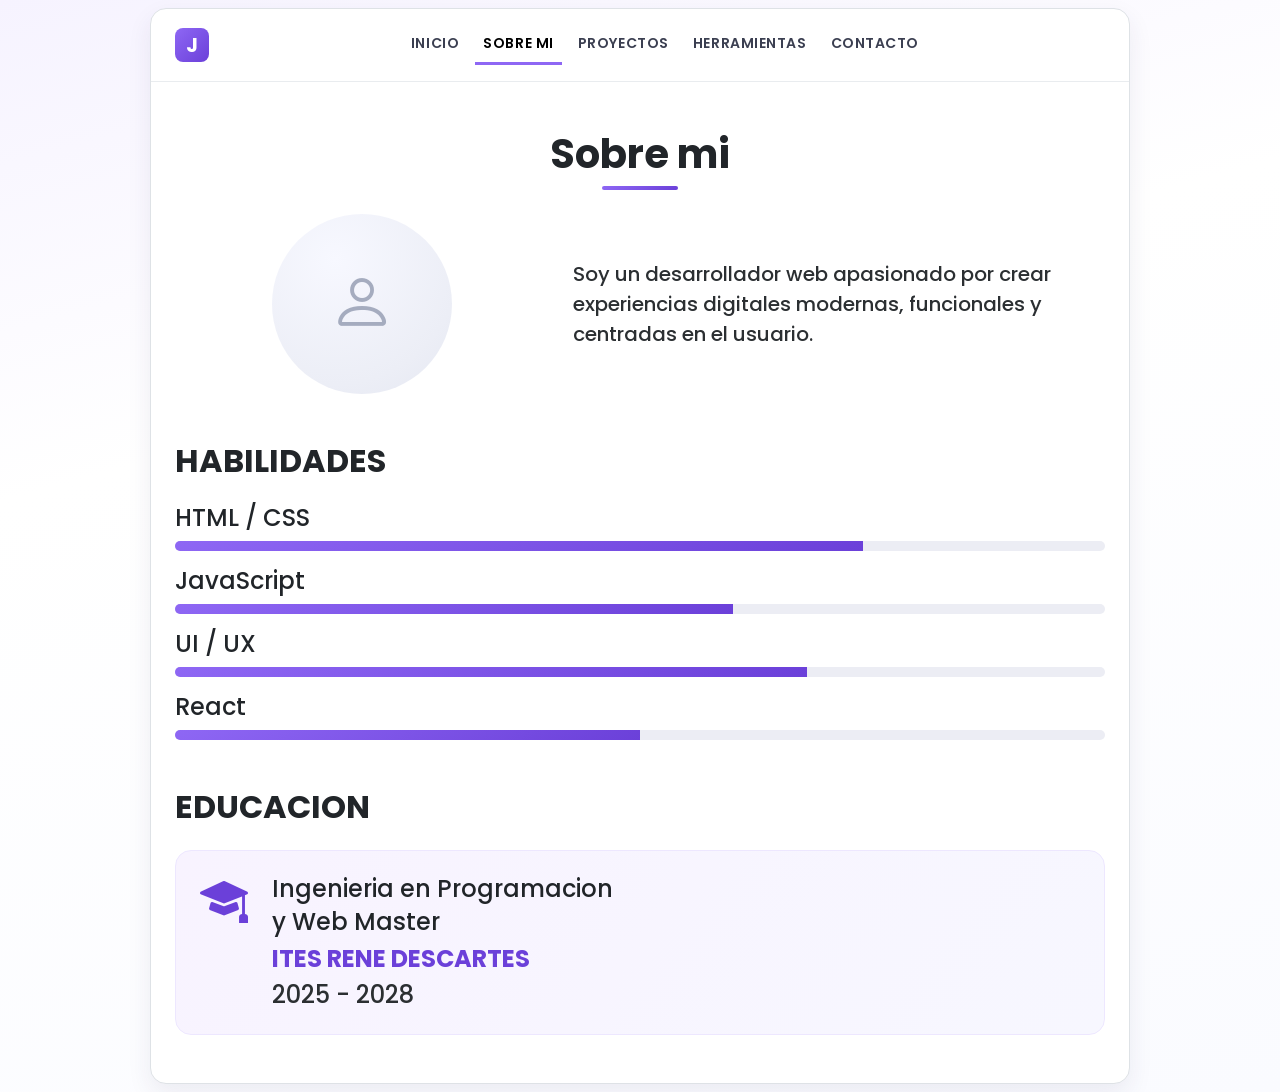
==== proyecto_final/sobre-mi.html @ 75dfe1cb "avance proyecto" ====
<!DOCTYPE html>
<html lang="es">
<head>
	<meta charset="UTF-8">
	<meta name="viewport" content="width=device-width, initial-scale=1.0">
	<title>Sobre mi</title>
	<link href="https://cdn.jsdelivr.net/npm/bootstrap@5.3.8/dist/css/bootstrap.min.css" rel="stylesheet" integrity="sha384-sRIl4kxILFvY47J16cr9ZwB07vP4J8+LH7qKQnuqkuIAvNWLzeN8tE5YBujZqJLB" crossorigin="anonymous">
	<link rel="stylesheet" href="https://cdn.jsdelivr.net/npm/bootstrap-icons@1.11.3/font/bootstrap-icons.min.css">
	<link rel="stylesheet" href="assets/css/styles.css">
	<link href="https://fonts.googleapis.com/css2?family=Poppins:wght@400;500;600;700;800&display=swap" rel="stylesheet">
</head>
<body>
	<div class="site-shell bg-white border rounded-4 overflow-hidden mx-auto my-2 shadow-soft">
		<header class="border-bottom border-light-subtle">
			<nav class="navbar navbar-expand-md px-3 px-md-4 py-3">
				<a class="navbar-brand p-0" href="index.html" aria-label="Inicio">
					<span class="brand-initial">J</span>
				</a>
				<button class="navbar-toggler border-0 p-0" type="button" data-bs-toggle="collapse" data-bs-target="#mainNav" aria-controls="mainNav" aria-expanded="false" aria-label="Mostrar menu">
					<span class="navbar-toggler-icon"></span>
				</button>
				<div class="collapse navbar-collapse justify-content-center" id="mainNav">
					<ul class="navbar-nav gap-md-2 text-uppercase fw-semibold small">
						<li class="nav-item"><a class="nav-link" href="index.html">Inicio</a></li>
						<li class="nav-item"><a class="nav-link active" aria-current="page" href="sobre-mi.html">Sobre mi</a></li>
						<li class="nav-item"><a class="nav-link" href="proyecto.html">Proyectos</a></li>
						<li class="nav-item"><a class="nav-link" href="herramientas.html">Herramientas</a></li>
						<li class="nav-item"><a class="nav-link" href="contecto.html">Contacto</a></li>
					</ul>
				</div>
			</nav>
		</header>

		<main class="px-3 px-md-4 py-4 py-md-5">
			<section class="mb-4 mb-md-5">
				<h1 class="text-center fw-bold mb-2">Sobre mi</h1>
				<div class="d-flex justify-content-center mb-4">
					<span class="title-underline"></span>
				</div>

				<div class="row align-items-center g-4">
					<div class="col-12 col-md-5 d-flex justify-content-center">
						<div class="about-avatar">
							<i class="bi bi-person"></i>
						</div>
					</div>
					<div class="col-12 col-md-7">
						<p class="lead fw-medium text-secondary-emphasis mb-0 about-text">
							Soy un desarrollador web apasionado por crear experiencias digitales modernas, funcionales y centradas en el usuario.
						</p>
					</div>
				</div>
			</section>

			<section class="mb-4 mb-md-5">
				<h2 class="h2 fw-bold mb-4">HABILIDADES</h2>

				<div class="mb-3">
					<p class="h4 mb-2">HTML / CSS</p>
					<div class="progress rounded-pill" role="progressbar" aria-label="HTML CSS" aria-valuenow="74" aria-valuemin="0" aria-valuemax="100">
						<div class="progress-bar progress-brand" style="width: 74%"></div>
					</div>
				</div>

				<div class="mb-3">
					<p class="h4 mb-2">JavaScript</p>
					<div class="progress rounded-pill" role="progressbar" aria-label="JavaScript" aria-valuenow="60" aria-valuemin="0" aria-valuemax="100">
						<div class="progress-bar progress-brand" style="width: 60%"></div>
					</div>
				</div>

				<div class="mb-3">
					<p class="h4 mb-2">UI / UX</p>
					<div class="progress rounded-pill" role="progressbar" aria-label="UI UX" aria-valuenow="68" aria-valuemin="0" aria-valuemax="100">
						<div class="progress-bar progress-brand" style="width: 68%"></div>
					</div>
				</div>

				<div>
					<p class="h4 mb-2">React</p>
					<div class="progress rounded-pill" role="progressbar" aria-label="React" aria-valuenow="50" aria-valuemin="0" aria-valuemax="100">
						<div class="progress-bar progress-brand" style="width: 50%"></div>
					</div>
				</div>
			</section>

			<section>
				<h2 class="h2 fw-bold mb-4">EDUCACION</h2>

				<article class="edu-card rounded-4 p-4 d-flex gap-3 gap-md-4 align-items-start">
					<i class="bi bi-mortarboard-fill edu-icon"></i>
					<div>
						<p class="h4 mb-1">Ingenieria en Programacion</p>
						<p class="h4 mb-2">y Web Master</p>
						<p class="h4 mb-2 text-primary fw-bold">ITES RENE DESCARTES</p>
						<p class="h4 text-secondary-emphasis mb-0">2025 - 2028</p>
					</div>
				</article>
			</section>
		</main>
	</div>

	<script src="https://cdn.jsdelivr.net/npm/bootstrap@5.3.8/dist/js/bootstrap.bundle.min.js" integrity="sha384-FKyoEForCGlyvwx9Hj09JcYn3nv7wiPVlz7YYwJrWVcXK/BmnVDxM+D2scQbITxI" crossorigin="anonymous"></script>
</body>
</html>
---- proyecto_final/assets/css/styles.css ----
:root {
    --bs-primary: #6b40d9;
    --bs-primary-rgb: 107, 64, 217;
    --primary-soft: #8e67f4;
}

body {
    font-family: "Poppins", sans-serif;
    background: linear-gradient(165deg, #f6f3ff 0%, #ffffff 35%, #fafbff 100%);
    min-height: 100vh;
}

.site-shell {
    width: min(100%, 980px);
}

.shadow-soft {
    box-shadow: 0 10px 24px rgba(45, 36, 90, 0.08);
}

.brand-initial {
    display: grid;
    place-items: center;
    width: 34px;
    height: 34px;
    border-radius: 8px;
    color: #fff;
    font-weight: 700;
    background: linear-gradient(135deg, var(--primary-soft), var(--bs-primary));
}

.navbar .nav-link {
    color: #3b3f51;
    letter-spacing: 0.04em;
}

.navbar .nav-link.active {
    border-bottom: 3px solid var(--primary-soft);
}

.hero {
    min-height: 320px;
    background:
        radial-gradient(circle at 95% 20%, rgba(117, 85, 235, 0.18) 0 2px, transparent 3px),
        radial-gradient(120% 90% at 76% 110%, rgba(117, 85, 235, 0.1) 10%, rgba(117, 85, 235, 0) 55%),
        linear-gradient(180deg, #f6f2ff 0%, #ffffff 75%);
    background-size: 12px 12px, auto, auto;
    background-position: calc(100% - 42px) 66px, center, center;
}

.btn-brand {
    color: #fff;
    border: 0;
    border-radius: 10px;
    background: linear-gradient(145deg, var(--primary-soft), var(--bs-primary));
    box-shadow: 0 8px 18px rgba(102, 69, 218, 0.3);
}

.btn-brand:hover,
.btn-brand:focus {
    color: #fff;
    background: linear-gradient(145deg, #7f58ee, #5e36cf);
}

.dot {
    width: 10px;
    height: 10px;
    border-radius: 50%;
    background: #d9dce8;
}

.dot.active {
    background: var(--bs-primary);
}

.line {
    width: 76px;
    height: 2px;
    background: #e6e8f0;
}

.title-underline {
    width: 76px;
    height: 4px;
    border-radius: 999px;
    background: linear-gradient(145deg, var(--primary-soft), var(--bs-primary));
}

.skill-icon {
    width: 56px;
    height: 56px;
    border-radius: 10px;
    display: grid;
    place-items: center;
    font-size: 1.35rem;
    font-weight: 700;
    color: var(--bs-primary);
    border: 1px solid #ebddff;
    background: #f7f2ff;
}

.progress {
    height: 10px;
    background: #ecedf4;
}

.progress-brand {
    background: linear-gradient(145deg, var(--primary-soft), var(--bs-primary));
}

.about-avatar {
    width: 180px;
    height: 180px;
    border-radius: 50%;
    display: grid;
    place-items: center;
    background: radial-gradient(circle at 35% 25%, #f7f8ff 0%, #eceef6 70%, #e5e8f2 100%);
    color: #a5acbf;
    font-size: 4rem;
}

.about-text {
    max-width: 540px;
}

.edu-card {
    background: linear-gradient(130deg, #f8f3ff 0%, #f7f7ff 100%);
    border: 1px solid #ede7ff;
}

.edu-icon {
    color: var(--bs-primary);
    font-size: clamp(2.2rem, 4vw, 3rem);
    line-height: 1;
}

@media (min-width: 768px) {
    .hero {
        min-height: 420px;
    }
}
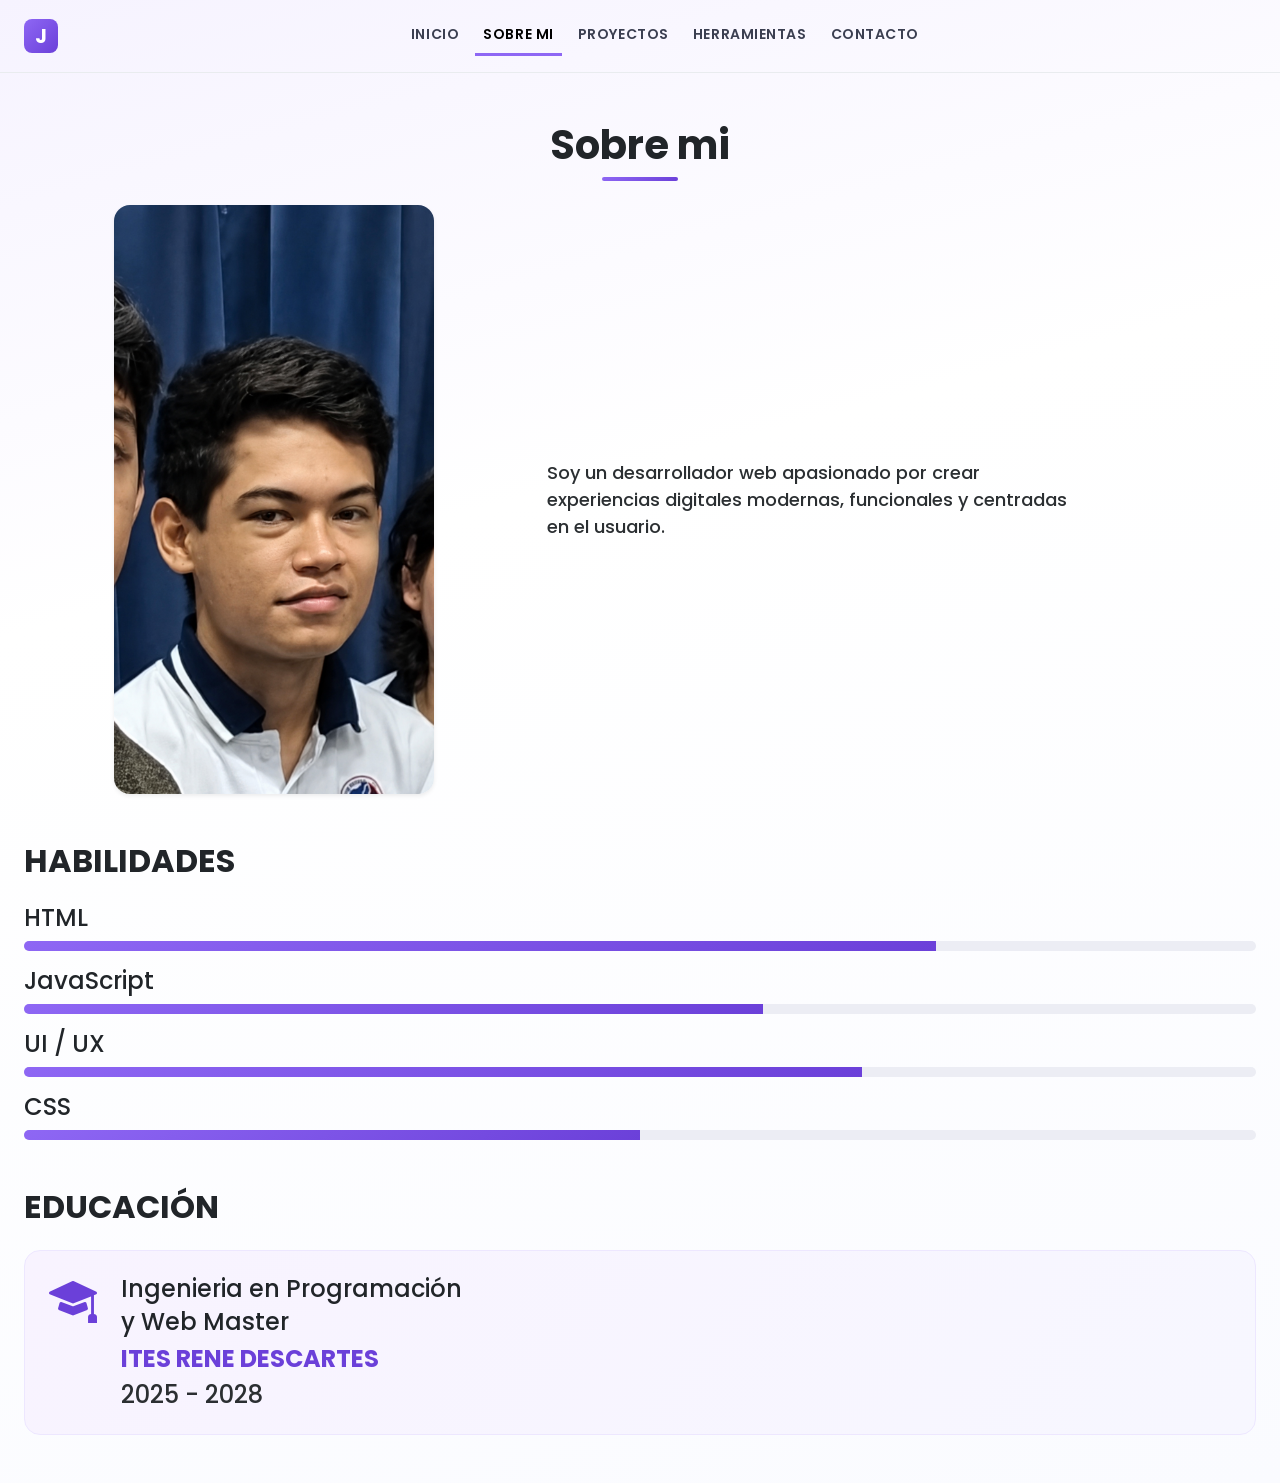
==== commit 8e9eb2f8: "actualizacion" ====
--- a/proyecto_final/sobre-mi.html
+++ b/proyecto_final/sobre-mi.html
@@ -4,13 +4,12 @@
 	<meta charset="UTF-8">
 	<meta name="viewport" content="width=device-width, initial-scale=1.0">
 	<title>Sobre mi</title>
-	<link href="https://cdn.jsdelivr.net/npm/bootstrap@5.3.8/dist/css/bootstrap.min.css" rel="stylesheet" integrity="sha384-sRIl4kxILFvY47J16cr9ZwB07vP4J8+LH7qKQnuqkuIAvNWLzeN8tE5YBujZqJLB" crossorigin="anonymous">
+	<link href="https://cdn.jsdelivr.net/npm/bootstrap@5.3.8/dist/css/bootstrap.min.css" rel="stylesheet">
 	<link rel="stylesheet" href="https://cdn.jsdelivr.net/npm/bootstrap-icons@1.11.3/font/bootstrap-icons.min.css">
 	<link rel="stylesheet" href="assets/css/styles.css">
 	<link href="https://fonts.googleapis.com/css2?family=Poppins:wght@400;500;600;700;800&display=swap" rel="stylesheet">
 </head>
 <body>
-	<div class="site-shell bg-white border rounded-4 overflow-hidden mx-auto my-2 shadow-soft">
 		<header class="border-bottom border-light-subtle">
 			<nav class="navbar navbar-expand-md px-3 px-md-4 py-3">
 				<a class="navbar-brand p-0" href="index.html" aria-label="Inicio">
@@ -40,9 +39,7 @@
 
 				<div class="row align-items-center g-4">
 					<div class="col-12 col-md-5 d-flex justify-content-center">
-						<div class="about-avatar">
-							<i class="bi bi-person"></i>
-						</div>
+						<img src="assets/img/foto_personal.PNG" alt="Foto de Jorge" class="img-fluid rounded-4 shadow-sm about-img" loading="lazy" decoding="async">
 					</div>
 					<div class="col-12 col-md-7">
 						<p class="lead fw-medium text-secondary-emphasis mb-0 about-text">
@@ -56,8 +53,8 @@
 				<h2 class="h2 fw-bold mb-4">HABILIDADES</h2>
 
 				<div class="mb-3">
-					<p class="h4 mb-2">HTML / CSS</p>
-					<div class="progress rounded-pill" role="progressbar" aria-label="HTML CSS" aria-valuenow="74" aria-valuemin="0" aria-valuemax="100">
+					<p class="h4 mb-2">HTML</p>
+					<div class="progress rounded-pill" role="progressbar" aria-label="HTML" aria-valuenow="74" aria-valuemin="0" aria-valuemax="100">
 						<div class="progress-bar progress-brand" style="width: 74%"></div>
 					</div>
 				</div>
@@ -77,20 +74,20 @@
 				</div>
 
 				<div>
-					<p class="h4 mb-2">React</p>
-					<div class="progress rounded-pill" role="progressbar" aria-label="React" aria-valuenow="50" aria-valuemin="0" aria-valuemax="100">
+					<p class="h4 mb-2">CSS</p>
+					<div class="progress rounded-pill" role="progressbar" aria-label="CSS" aria-valuenow="50" aria-valuemin="0" aria-valuemax="100">
 						<div class="progress-bar progress-brand" style="width: 50%"></div>
 					</div>
 				</div>
 			</section>
 
 			<section>
-				<h2 class="h2 fw-bold mb-4">EDUCACION</h2>
+				<h2 class="h2 fw-bold mb-4">EDUCACIÓN</h2>
 
 				<article class="edu-card rounded-4 p-4 d-flex gap-3 gap-md-4 align-items-start">
 					<i class="bi bi-mortarboard-fill edu-icon"></i>
 					<div>
-						<p class="h4 mb-1">Ingenieria en Programacion</p>
+						<p class="h4 mb-1">Ingenieria en Programación</p>
 						<p class="h4 mb-2">y Web Master</p>
 						<p class="h4 mb-2 text-primary fw-bold">ITES RENE DESCARTES</p>
 						<p class="h4 text-secondary-emphasis mb-0">2025 - 2028</p>
@@ -98,8 +95,6 @@
 				</article>
 			</section>
 		</main>
-	</div>
-
-	<script src="https://cdn.jsdelivr.net/npm/bootstrap@5.3.8/dist/js/bootstrap.bundle.min.js" integrity="sha384-FKyoEForCGlyvwx9Hj09JcYn3nv7wiPVlz7YYwJrWVcXK/BmnVDxM+D2scQbITxI" crossorigin="anonymous"></script>
+	<script src="https://cdn.jsdelivr.net/npm/bootstrap@5.3.8/dist/js/bootstrap.bundle.min.js"></script>
 </body>
 </html>
--- a/proyecto_final/assets/css/styles.css
+++ b/proyecto_final/assets/css/styles.css
@@ -8,6 +8,20 @@
     font-family: "Poppins", sans-serif;
     background: linear-gradient(165deg, #f6f3ff 0%, #ffffff 35%, #fafbff 100%);
     min-height: 100vh;
+}
+/* Personal image in About section */
+.about-img {
+    width: 100%;
+    height: auto;
+    max-width: 320px;
+    object-fit: cover;
+    display: block;
+}
+
+@media (min-width: 768px) {
+    .about-text {
+        font-size: 1.125rem;
+    }
 }
 
 .site-shell {
@@ -139,3 +153,113 @@
         min-height: 420px;
     }
 }
+
+/* Contact page styles */
+.contact-card {
+    border: 1px solid #efeafc;
+}
+
+.contact-input {
+    border-radius: 12px;
+    background: #fff;
+    border: 1px solid #ede7ff;
+}
+
+.contact-info {
+    background: linear-gradient(130deg, #f8f3ff 0%, #f7f7ff 100%);
+    border: 1px solid #ede7ff;
+}
+
+.follow-card {
+    margin-top: 1rem;
+    background: linear-gradient(130deg, #fbf8ff 0%, #f7f7ff 100%);
+    border: 1px solid #ede7ff;
+}
+
+.social-icon {
+    width: 44px;
+    height: 44px;
+    display: grid;
+    place-items: center;
+    border-radius: 10px;
+    background: #f7f2ff;
+    color: var(--bs-primary);
+    text-decoration: none;
+    border: 1px solid #ebddff;
+}
+
+@media (max-width: 767.98px) {
+    .contact-card, .contact-info, .follow-card {
+        padding-left: 18px;
+        padding-right: 18px;
+    }
+}
+
+/* Tools / skills grid */
+.tool-card {
+    background: linear-gradient(130deg, #fbf8ff 0%, #f7f7ff 100%);
+    border: 1px solid #ede7ff;
+    min-height: 110px;
+    display: flex;
+    flex-direction: column;
+    align-items: center;
+    justify-content: center;
+}
+
+.tool-img {
+    width: 48px;
+    height: 48px;
+    object-fit: contain;
+}
+
+.tool-label {
+    margin-top: 6px;
+    font-size: 0.9rem;
+    color: #33333d;
+}
+
+@media (min-width: 768px) {
+    .tool-card {
+        min-height: 120px;
+    }
+}
+
+/* Projects layout */
+.btn-pill {
+    border-radius: 999px;
+    padding: 0.45rem 1rem;
+    border: 1px solid #efe8ff;
+    background: #fff;
+    color: #444;
+}
+
+.btn-pill.active {
+    background: linear-gradient(145deg, var(--primary-soft), var(--bs-primary));
+    color: #fff;
+    border: 0;
+    box-shadow: 0 8px 18px rgba(102,69,218,0.12);
+}
+
+.project-card {
+    min-height: 180px;
+    display: flex;
+    flex-direction: column;
+}
+
+.project-thumb {
+    width: 64px;
+    height: 64px;
+    object-fit: contain;
+}
+
+.btn-outline-brand {
+    border-radius: 12px;
+    border: 2px solid var(--primary-soft);
+    color: var(--bs-primary);
+    background: transparent;
+    padding: 0.6rem 1.25rem;
+}
+
+@media (max-width: 575.98px) {
+    .project-thumb { width: 48px; height: 48px; }
+}
